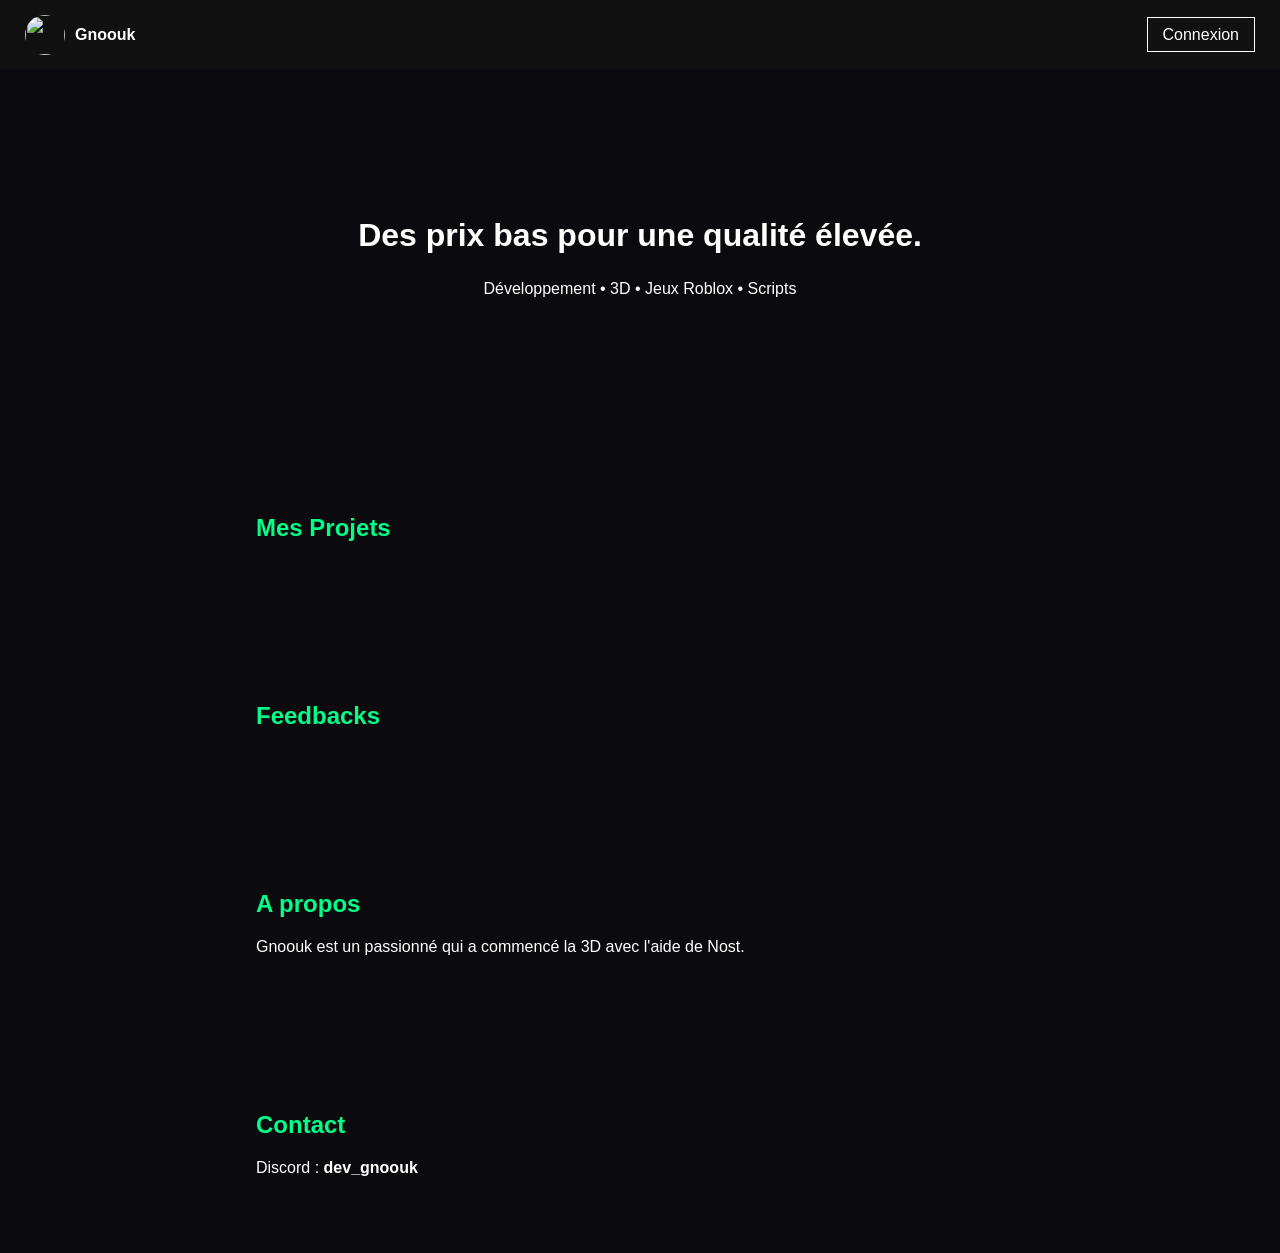
==== index.html @ abc72597 "Update index.html" ====
<!DOCTYPE html>
<html lang="fr">
<head>
<meta charset="UTF-8">
<title>Gnoouk Portfolio</title>
<link rel="stylesheet" href="style.css">
</head>

<body>

<!-- HEADER -->
<header>
  <div class="left">
    <img src="https://i.imgur.com/8Km9tLL.png" class="pfp">
    <span class="name">Gnoouk</span>
  </div>

  <div class="right">
    <a href="admin.html" class="login-btn">Connexion</a>
  </div>
</header>

<!-- HOME -->
<section id="home">
  <h1>Des prix bas pour une qualité élevée.</h1>
  <p>Développement • 3D • Jeux Roblox • Scripts</p>
</section>

<!-- PROJETS -->
<section>
  <h2>Mes Projets</h2>
  <div id="projects"></div>
</section>

<!-- FEEDBACKS -->
<section>
  <h2>Feedbacks</h2>
  <div id="feedbacks"></div>
</section>

<!-- ABOUT -->
<section>
  <h2>A propos</h2>
  <p>
    Gnoouk est un passionné qui a commencé la 3D avec l'aide de Nost.
  </p>
</section>

<!-- CONTACT -->
<section>
  <h2>Contact</h2>
  <p>Discord : <b>dev_gnoouk</b></p>
  <div id="socials"></div>
</section>

<script src="data.js"></script>
<script src="script.js"></script>

</body>
</html>
---- style.css ----
body{
margin:0;
font-family:Arial;
background:#0b0b0f;
color:white;
}

header{
display:flex;
justify-content:space-between;
align-items:center;
padding:15px 25px;
background:#111;
position:sticky;
top:0;
}

.left{
display:flex;
align-items:center;
gap:10px;
}

.pfp{
width:40px;
height:40px;
border-radius:50%;
}

.name{
font-weight:bold;
}

.login-btn{
color:white;
text-decoration:none;
padding:8px 15px;
border:1px solid white;
}

section{
padding:60px 20%;
}

h2{
color:#00ff88;
}

#home{
text-align:center;
padding:120px 20px;
}

#home h1{
font-size:32px;
}

.card{
background:#15151d;
padding:15px;
margin:10px 0;
border-left:3px solid #00ff88;
}
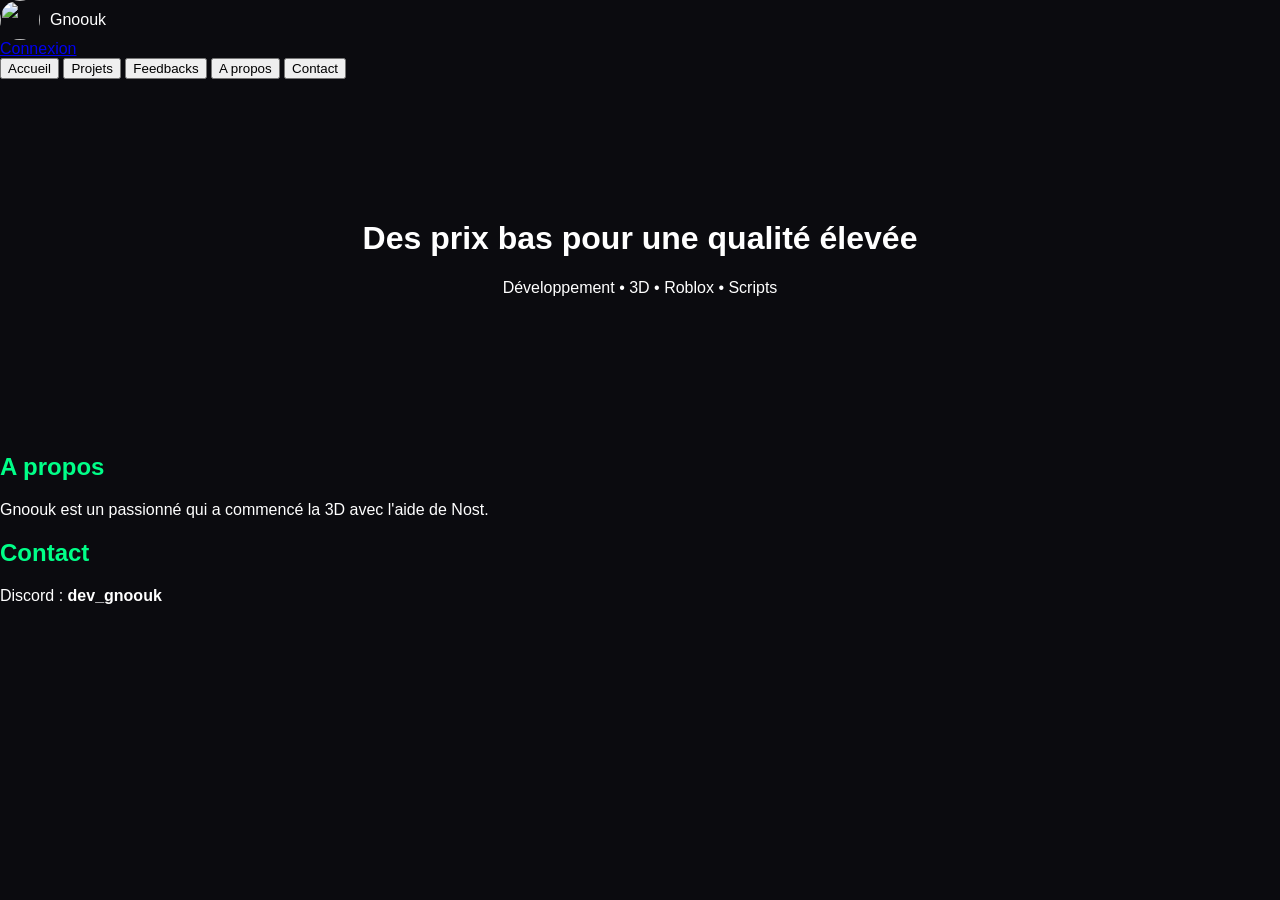
==== commit e0816300: "Update index.html" ====
--- a/index.html
+++ b/index.html
@@ -2,59 +2,63 @@
 <html lang="fr">
 <head>
 <meta charset="UTF-8">
-<title>Gnoouk Portfolio</title>
+<title>Gnoouk</title>
 <link rel="stylesheet" href="style.css">
 </head>
 
 <body>
 
-<!-- HEADER -->
-<header>
+<!-- TOP BAR -->
+<div class="topbar">
+
   <div class="left">
     <img src="https://i.imgur.com/8Km9tLL.png" class="pfp">
-    <span class="name">Gnoouk</span>
+    <span class="logo">Gnoouk</span>
   </div>
 
   <div class="right">
-    <a href="admin.html" class="login-btn">Connexion</a>
+    <a href="admin.html" class="btn small">Connexion</a>
   </div>
-</header>
 
-<!-- HOME -->
-<section id="home">
-  <h1>Des prix bas pour une qualité élevée.</h1>
-  <p>Développement • 3D • Jeux Roblox • Scripts</p>
-</section>
+</div>
 
-<!-- PROJETS -->
-<section>
-  <h2>Mes Projets</h2>
-  <div id="projects"></div>
-</section>
+<!-- NAV BUTTONS -->
+<div class="nav">
+  <button onclick="show('home')">Accueil</button>
+  <button onclick="show('projects')">Projets</button>
+  <button onclick="show('feedbacks')">Feedbacks</button>
+  <button onclick="show('about')">A propos</button>
+  <button onclick="show('contact')">Contact</button>
+</div>
 
-<!-- FEEDBACKS -->
-<section>
-  <h2>Feedbacks</h2>
-  <div id="feedbacks"></div>
-</section>
+<!-- CONTENT -->
+<div class="content">
 
-<!-- ABOUT -->
-<section>
-  <h2>A propos</h2>
-  <p>
-    Gnoouk est un passionné qui a commencé la 3D avec l'aide de Nost.
-  </p>
-</section>
+  <div id="home" class="page active">
+    <h1>Des prix bas pour une qualité élevée</h1>
+    <p>Développement • 3D • Roblox • Scripts</p>
+  </div>
 
-<!-- CONTACT -->
-<section>
-  <h2>Contact</h2>
-  <p>Discord : <b>dev_gnoouk</b></p>
-  <div id="socials"></div>
-</section>
+  <div id="projects" class="page"></div>
+
+  <div id="feedbacks" class="page"></div>
+
+  <div id="about" class="page">
+    <h2>A propos</h2>
+    <p>
+      Gnoouk est un passionné qui a commencé la 3D avec l'aide de Nost.
+    </p>
+  </div>
+
+  <div id="contact" class="page">
+    <h2>Contact</h2>
+    <p>Discord : <b>dev_gnoouk</b></p>
+  </div>
+
+</div>
 
 <script src="data.js"></script>
-<script src="script.js"></script>
+<script src="app.js"></script>
 
 </body>
 </html>
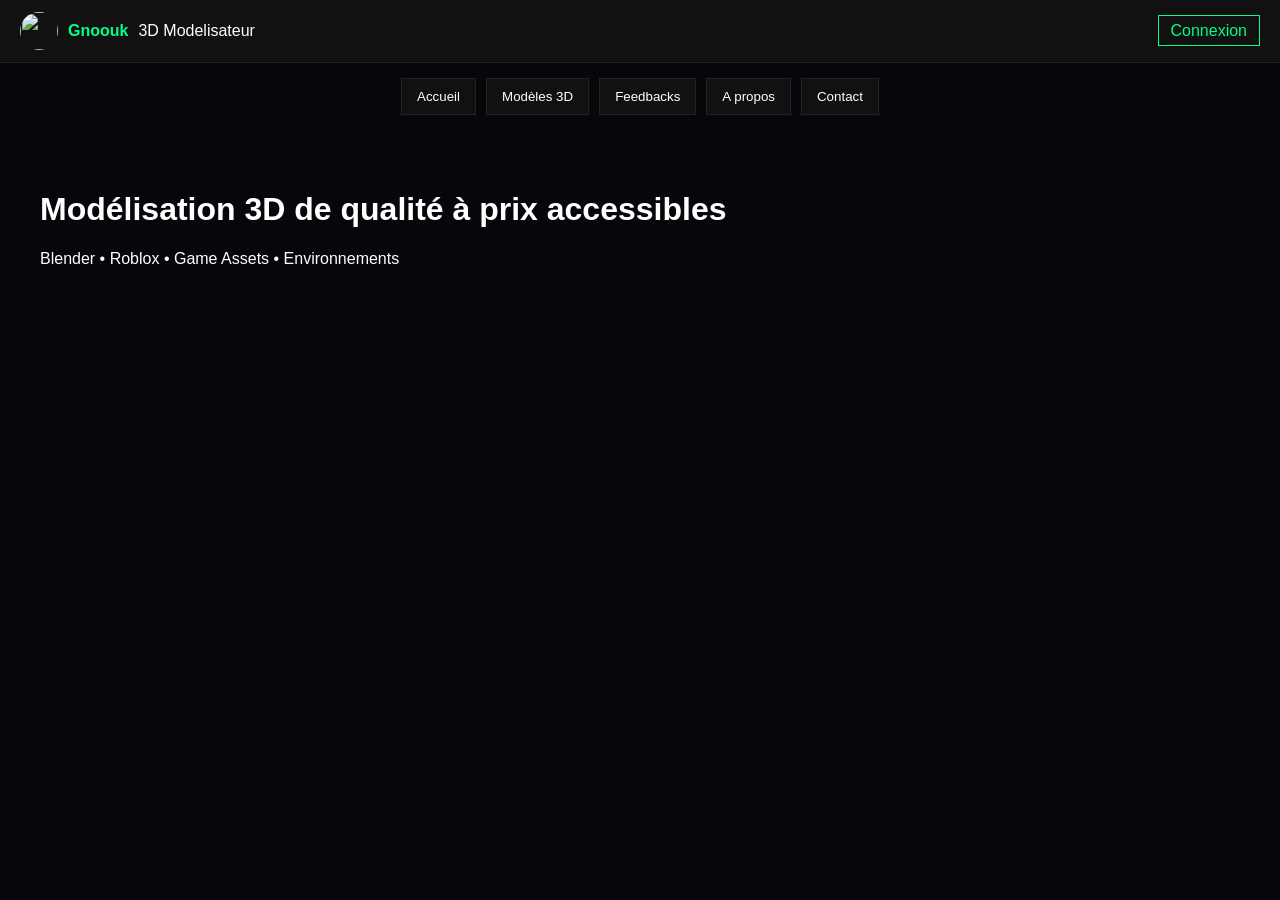
==== commit 55804f8e: "Update index.html" ====
--- a/index.html
+++ b/index.html
@@ -2,41 +2,37 @@
 <html lang="fr">
 <head>
 <meta charset="UTF-8">
-<title>Gnoouk</title>
+<title>Gnoouk - 3D Artist</title>
 <link rel="stylesheet" href="style.css">
 </head>
 
 <body>
 
-<!-- TOP BAR -->
 <div class="topbar">
-
   <div class="left">
     <img src="https://i.imgur.com/8Km9tLL.png" class="pfp">
     <span class="logo">Gnoouk</span>
+    <span class="tag">3D Modelisateur</span>
   </div>
 
   <div class="right">
     <a href="admin.html" class="btn small">Connexion</a>
   </div>
-
 </div>
 
-<!-- NAV BUTTONS -->
 <div class="nav">
   <button onclick="show('home')">Accueil</button>
-  <button onclick="show('projects')">Projets</button>
+  <button onclick="show('projects')">Modèles 3D</button>
   <button onclick="show('feedbacks')">Feedbacks</button>
   <button onclick="show('about')">A propos</button>
   <button onclick="show('contact')">Contact</button>
 </div>
 
-<!-- CONTENT -->
 <div class="content">
 
   <div id="home" class="page active">
-    <h1>Des prix bas pour une qualité élevée</h1>
-    <p>Développement • 3D • Roblox • Scripts</p>
+    <h1>Modélisation 3D de qualité à prix accessibles</h1>
+    <p>Blender • Roblox • Game Assets • Environnements</p>
   </div>
 
   <div id="projects" class="page"></div>
@@ -46,7 +42,8 @@
   <div id="about" class="page">
     <h2>A propos</h2>
     <p>
-      Gnoouk est un passionné qui a commencé la 3D avec l'aide de Nost.
+      Gnoouk est un modélisateur 3D passionné qui a commencé grâce à Nost.
+      Il crée des assets, environnements et modèles pour jeux vidéo.
     </p>
   </div>
 
@@ -59,6 +56,5 @@
 
 <script src="data.js"></script>
 <script src="app.js"></script>
-
 </body>
 </html>
--- a/style.css
+++ b/style.css
@@ -1,18 +1,18 @@
 body{
 margin:0;
 font-family:Arial;
-background:#0b0b0f;
+background:#07070b;
 color:white;
 }
 
-header{
+/* TOP BAR */
+.topbar{
 display:flex;
 justify-content:space-between;
 align-items:center;
-padding:15px 25px;
+padding:12px 20px;
 background:#111;
-position:sticky;
-top:0;
+border-bottom:1px solid #222;
 }
 
 .left{
@@ -22,41 +22,67 @@
 }
 
 .pfp{
-width:40px;
-height:40px;
+width:38px;
+height:38px;
 border-radius:50%;
 }
 
-.name{
+.logo{
 font-weight:bold;
-}
-
-.login-btn{
-color:white;
-text-decoration:none;
-padding:8px 15px;
-border:1px solid white;
-}
-
-section{
-padding:60px 20%;
-}
-
-h2{
 color:#00ff88;
 }
 
-#home{
-text-align:center;
-padding:120px 20px;
+.btn.small{
+padding:6px 12px;
+border:1px solid #00ff88;
+color:#00ff88;
+text-decoration:none;
 }
 
-#home h1{
-font-size:32px;
+/* NAV */
+.nav{
+display:flex;
+gap:10px;
+padding:15px;
+justify-content:center;
 }
 
+.nav button{
+background:#111;
+border:1px solid #222;
+color:white;
+padding:10px 15px;
+cursor:pointer;
+transition:0.2s;
+}
+
+.nav button:hover{
+border-color:#00ff88;
+color:#00ff88;
+}
+
+/* PAGES */
+.content{
+padding:40px;
+}
+
+.page{
+display:none;
+animation:fade 0.3s ease;
+}
+
+.page.active{
+display:block;
+}
+
+@keyframes fade{
+from{opacity:0; transform:translateY(10px);}
+to{opacity:1; transform:translateY(0);}
+}
+
+/* CARDS */
 .card{
-background:#15151d;
+background:#12121a;
 padding:15px;
 margin:10px 0;
 border-left:3px solid #00ff88;
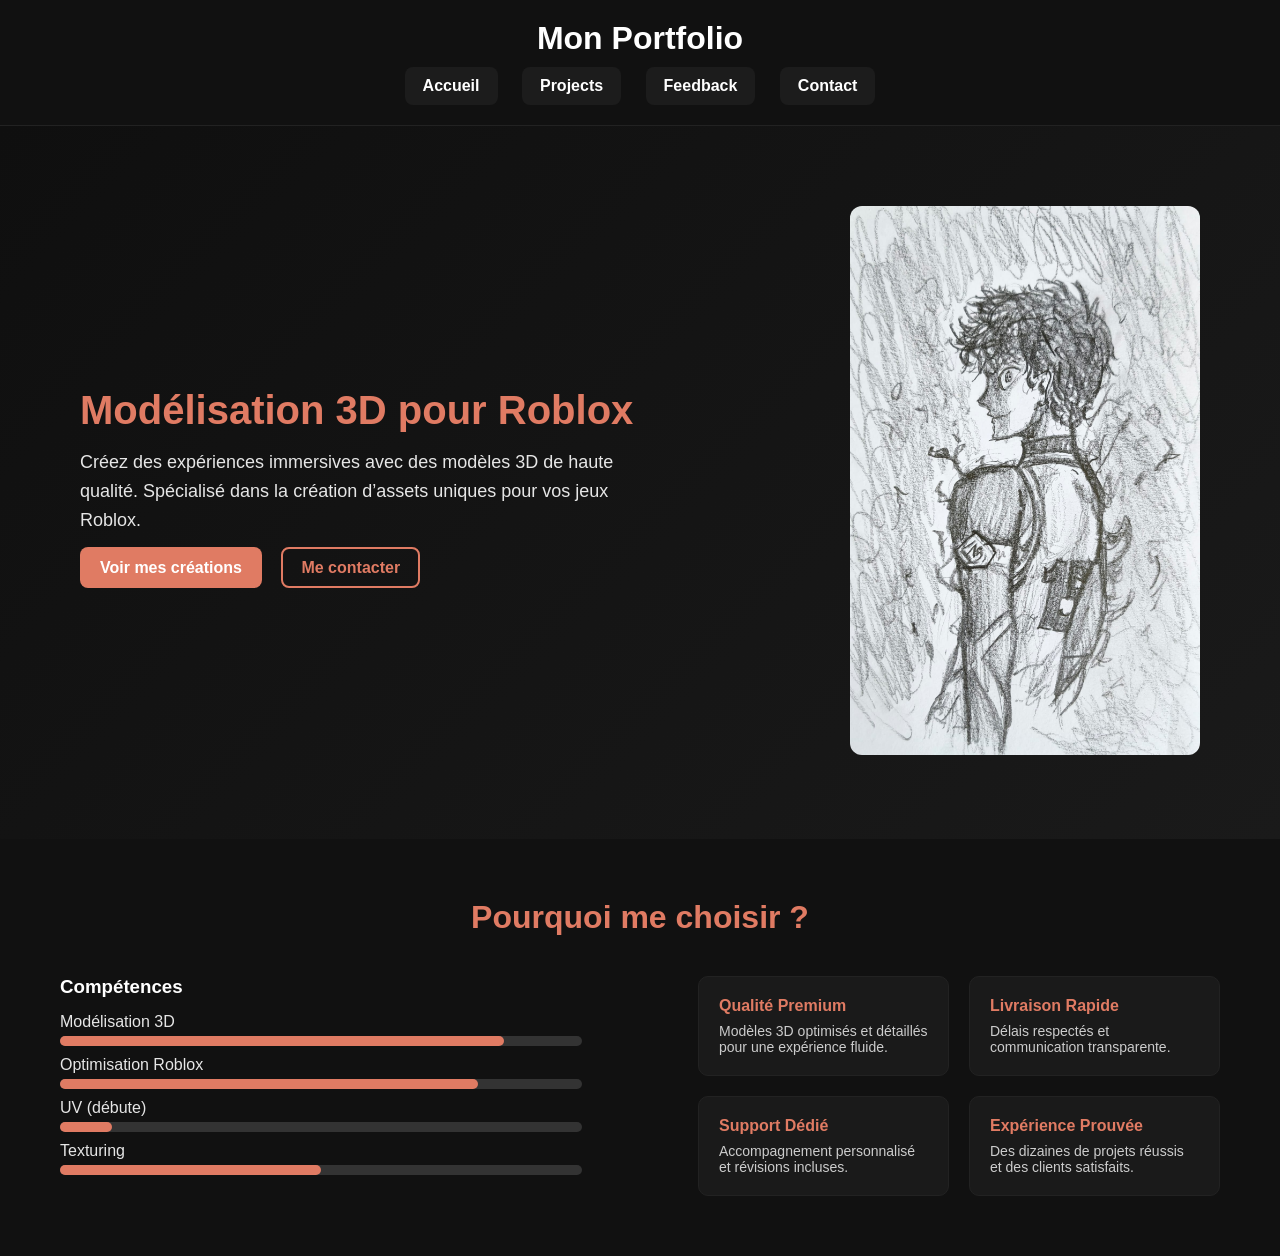
==== commit 894e7285: "Rename accueil.html to index.html" ====
--- a/index.html
+++ b/index.html
@@ -1,60 +1,88 @@
-<!DOCTYPE html>
-<html lang="fr">
-<head>
-<meta charset="UTF-8">
-<title>Gnoouk - 3D Artist</title>
-<link rel="stylesheet" href="style.css">
-</head>
-
-<body>
-
-<div class="topbar">
-  <div class="left">
-    <img src="https://i.imgur.com/8Km9tLL.png" class="pfp">
-    <span class="logo">Gnoouk</span>
-    <span class="tag">3D Modelisateur</span>
-  </div>
-
-  <div class="right">
-    <a href="admin.html" class="btn small">Connexion</a>
-  </div>
-</div>
-
-<div class="nav">
-  <button onclick="show('home')">Accueil</button>
-  <button onclick="show('projects')">Modèles 3D</button>
-  <button onclick="show('feedbacks')">Feedbacks</button>
-  <button onclick="show('about')">A propos</button>
-  <button onclick="show('contact')">Contact</button>
-</div>
-
-<div class="content">
-
-  <div id="home" class="page active">
-    <h1>Modélisation 3D de qualité à prix accessibles</h1>
-    <p>Blender • Roblox • Game Assets • Environnements</p>
-  </div>
-
-  <div id="projects" class="page"></div>
-
-  <div id="feedbacks" class="page"></div>
-
-  <div id="about" class="page">
-    <h2>A propos</h2>
-    <p>
-      Gnoouk est un modélisateur 3D passionné qui a commencé grâce à Nost.
-      Il crée des assets, environnements et modèles pour jeux vidéo.
-    </p>
-  </div>
-
-  <div id="contact" class="page">
-    <h2>Contact</h2>
-    <p>Discord : <b>dev_gnoouk</b></p>
-  </div>
-
-</div>
-
-<script src="data.js"></script>
-<script src="app.js"></script>
-</body>
-</html>
+<!DOCTYPE html>
+<html lang="fr">
+<head>
+    <meta charset="UTF-8">
+    <meta name="viewport" content="width=device-width, initial-scale=1.0">
+    <title>Accueil - Portfolio</title>
+    <link rel="stylesheet" href="style.css">
+</head>
+
+<body>
+
+<header>
+    <h1>Mon Portfolio</h1>
+    <nav>
+        <a href="accueil.html">Accueil</a>
+        <a href="projects.html">Projects</a>
+        <a href="feedback.html">Feedback</a>
+        <a href="contact.html">Contact</a>
+    </nav>
+</header>
+
+<section class="hero">
+    <div class="hero-text">
+        <h2>Modélisation 3D pour Roblox</h2>
+        <p>
+            Créez des expériences immersives avec des modèles 3D de haute qualité.  
+            Spécialisé dans la création d’assets uniques pour vos jeux Roblox.
+        </p>
+
+        <div class="hero-buttons">
+            <a class="btn" href="projects.html">Voir mes créations</a>
+            <a class="btn-outline" href="contact.html">Me contacter</a>
+        </div>
+    </div>
+
+    <div class="hero-img">
+        <img src="Gnoouk.jpeg" alt="Avatar 3D">
+    </div>
+</section>
+
+<section class="skills-section">
+    <h2>Pourquoi me choisir ?</h2>
+
+    <div class="skills-container">
+
+        <div class="skills">
+            <h3>Compétences</h3>
+
+            <p>Modélisation 3D</p>
+            <div class="bar"><div style="width:85%"></div></div>
+
+            <p>Optimisation Roblox</p>
+            <div class="bar"><div style="width:80%"></div></div>
+
+            <p>UV (débute)</p>
+            <div class="bar"><div style="width:10%"></div></div>
+
+            <p>Texturing</p>
+            <div class="bar"><div style="width:50%"></div></div>
+        </div>
+
+        <div class="features">
+            <div class="feature-box">
+                <h4>Qualité Premium</h4>
+                <p>Modèles 3D optimisés et détaillés pour une expérience fluide.</p>
+            </div>
+
+            <div class="feature-box">
+                <h4>Livraison Rapide</h4>
+                <p>Délais respectés et communication transparente.</p>
+            </div>
+
+            <div class="feature-box">
+                <h4>Support Dédié</h4>
+                <p>Accompagnement personnalisé et révisions incluses.</p>
+            </div>
+
+            <div class="feature-box">
+                <h4>Expérience Prouvée</h4>
+                <p>Des dizaines de projets réussis et des clients satisfaits.</p>
+            </div>
+        </div>
+
+    </div>
+</section>
+
+</body>
+</html>
--- a/style.css
+++ b/style.css
@@ -1,89 +1,531 @@
-body{
-margin:0;
-font-family:Arial;
-background:#07070b;
-color:white;
-}
-
-/* TOP BAR */
-.topbar{
-display:flex;
-justify-content:space-between;
-align-items:center;
-padding:12px 20px;
-background:#111;
-border-bottom:1px solid #222;
-}
-
-.left{
-display:flex;
-align-items:center;
-gap:10px;
-}
-
-.pfp{
-width:38px;
-height:38px;
-border-radius:50%;
-}
-
-.logo{
-font-weight:bold;
-color:#00ff88;
-}
-
-.btn.small{
-padding:6px 12px;
-border:1px solid #00ff88;
-color:#00ff88;
-text-decoration:none;
-}
-
-/* NAV */
-.nav{
-display:flex;
-gap:10px;
-padding:15px;
-justify-content:center;
-}
-
-.nav button{
-background:#111;
-border:1px solid #222;
-color:white;
-padding:10px 15px;
-cursor:pointer;
-transition:0.2s;
-}
-
-.nav button:hover{
-border-color:#00ff88;
-color:#00ff88;
-}
-
-/* PAGES */
-.content{
-padding:40px;
-}
-
-.page{
-display:none;
-animation:fade 0.3s ease;
-}
-
-.page.active{
-display:block;
-}
-
-@keyframes fade{
-from{opacity:0; transform:translateY(10px);}
-to{opacity:1; transform:translateY(0);}
-}
-
-/* CARDS */
-.card{
-background:#12121a;
-padding:15px;
-margin:10px 0;
-border-left:3px solid #00ff88;
-}
+/* --- RESET GLOBAL --- */
+* {
+    margin: 0;
+    padding: 0;
+    box-sizing: border-box;
+}
+
+body {
+    font-family: Arial, sans-serif;
+    background: #0f0f0f;
+    color: #e6e6e6;
+}
+
+/* --- HEADER / NAVBAR --- */
+header {
+    background: #111;
+    padding: 20px;
+    text-align: center;
+    border-bottom: 1px solid #222;
+}
+
+header h1 {
+    color: #ffffff;
+    margin-bottom: 10px;
+    font-size: 32px;
+}
+
+nav a {
+    background: #1c1c1c;
+    color: white;
+    padding: 10px 18px;
+    border-radius: 8px;
+    text-decoration: none;
+    margin: 0 10px;
+    font-weight: bold;
+    transition: 0.2s;
+    display: inline-block;
+}
+
+nav a:hover {
+    background: #e07b63;
+    transform: translateY(-2px);
+}
+
+/* --- HERO (ACCUEIL) --- */
+.hero {
+    display: flex;
+    justify-content: space-between;
+    align-items: center;
+    padding: 80px;
+    background: linear-gradient(135deg, #0f0f0f, #1a1a1a);
+}
+
+.hero-text {
+    max-width: 50%;
+}
+
+.hero-text h2 {
+    font-size: 40px;
+    color: #e07b63;
+}
+
+.hero-text p {
+    font-size: 18px;
+    margin-top: 15px;
+    line-height: 1.6;
+}
+
+.hero-buttons {
+    margin-top: 25px;
+}
+
+.btn {
+    background: #e07b63;
+    padding: 12px 20px;
+    border-radius: 8px;
+    color: white;
+    text-decoration: none;
+    margin-right: 15px;
+    font-weight: bold;
+    transition: 0.2s;
+}
+
+.btn:hover {
+    background: #b35f4b;
+}
+
+.btn-outline {
+    border: 2px solid #e07b63;
+    padding: 10px 18px;
+    border-radius: 8px;
+    color: #e07b63;
+    text-decoration: none;
+    font-weight: bold;
+    transition: 0.2s;
+}
+
+.btn-outline:hover {
+    background: #e07b63;
+    color: white;
+}
+
+.hero-img img {
+    width: 350px;
+    border-radius: 12px;
+}
+
+/* --- SECTION COMPÉTENCES (ACCUEIL) --- */
+.skills-section {
+    padding: 60px;
+    background: #111;
+}
+
+.skills-section h2 {
+    text-align: center;
+    color: #e07b63;
+    margin-bottom: 40px;
+    font-size: 32px;
+}
+
+.skills-container {
+    display: flex;
+    justify-content: space-between;
+    gap: 40px;
+    flex-wrap: wrap;
+}
+
+.skills {
+    width: 45%;
+    min-width: 280px;
+}
+
+.skills h3 {
+    margin-bottom: 15px;
+    color: #ffffff;
+}
+
+.skills p {
+    margin: 10px 0 5px;
+}
+
+.bar {
+    width: 100%;
+    height: 10px;
+    background: #333;
+    border-radius: 5px;
+}
+
+.bar div {
+    height: 100%;
+    background: #e07b63;
+    border-radius: 5px;
+}
+
+/* Features */
+.features {
+    width: 45%;
+    min-width: 280px;
+    display: grid;
+    grid-template-columns: 1fr 1fr;
+    gap: 20px;
+}
+
+.feature-box {
+    background: #1a1a1a;
+    padding: 20px;
+    border-radius: 10px;
+    border: 1px solid #222;
+    transition: 0.2s;
+}
+
+.feature-box:hover {
+    transform: translateY(-4px);
+    border-color: #e07b63;
+}
+
+.feature-box h4 {
+    color: #e07b63;
+    margin-bottom: 8px;
+}
+
+.feature-box p {
+    color: #ccc;
+    font-size: 14px;
+}
+
+/* --- PROJECTS PAGE --- */
+.projects-header {
+    text-align: center;
+    padding: 60px 20px;
+    background: #0f0f0f;
+}
+
+.projects-header h2 {
+    color: #e07b63;
+    font-size: 36px;
+}
+
+.projects-header p {
+    margin-top: 10px;
+    color: #ccc;
+    font-size: 18px;
+}
+
+.btn-3d {
+    margin-top: 20px;
+    background: #e07b63;
+    color: white;
+    padding: 12px 25px;
+    border: none;
+    border-radius: 8px;
+    font-size: 16px;
+    cursor: pointer;
+    transition: 0.2s;
+}
+
+.btn-3d:hover {
+    background: #b35f4b;
+}
+
+/* Categories */
+.categories {
+    margin-top: 30px;
+}
+
+.cat {
+    background: #1a1a1a;
+    color: #ccc;
+    padding: 10px 18px;
+    border-radius: 6px;
+    border: 1px solid #333;
+    margin: 0 5px;
+    cursor: pointer;
+    transition: 0.2s;
+}
+
+.cat:hover {
+    border-color: #e07b63;
+    color: #e07b63;
+}
+
+.cat.active {
+    background: #e07b63;
+    color: white;
+}
+
+/* Grid (légèrement resserrée) */
+.projects-grid {
+    display: grid;
+    grid-template-columns: repeat(auto-fill, minmax(240px, 1fr));
+    gap: 18px;
+    padding: 30px;
+    background: #111;
+}
+
+/* Cards */
+.project-card {
+    background: #1a1a1a;
+    padding: 18px;
+    border-radius: 12px;
+    border: 1px solid #222;
+    transition: 0.2s;
+    width: 100%;
+    max-width: 220px;       /* un peu plus petit qu’avant */
+    overflow: hidden;
+    margin: auto;
+}
+
+.project-card:hover {
+    transform: translateY(-5px);
+    border-color: #e07b63;
+}
+
+/* IMAGES PROJETS */
+.project-card img {
+    width: 100%;
+    max-width: 100%;
+    height: 150px;
+    object-fit: cover;
+    object-position: center;
+    display: block;
+    width: 100%;
+    max-width: 240px;
+    overflow: hidden;
+}
+
+
+.project-card h3 {
+    margin-top: 12px;
+    color: #e07b63;
+    font-size: 18px;
+}
+
+.project-card p {
+    color: #ccc;
+    margin-top: 5px;
+    font-size: 14px;
+}
+
+.tag {
+    display: inline-block;
+    margin-top: 8px;
+    background: #e07b63;
+    color: white;
+    padding: 5px 10px;
+    border-radius: 6px;
+    font-size: 13px;
+}
+
+/* --- FEEDBACK PAGE --- */
+.feedback-header {
+    text-align: center;
+    padding: 60px 20px;
+    background: #0f0f0f;
+}
+
+.feedback-header h2 {
+    color: #e07b63;
+    font-size: 36px;
+}
+
+.feedback-header p {
+    margin-top: 10px;
+    color: #ccc;
+    font-size: 18px;
+}
+
+/* Feedback petit + centré */
+.feedback-grid {
+    display: flex;
+    justify-content: center;
+    align-items: flex-start;
+    flex-wrap: wrap;
+    gap: 25px;
+    padding: 40px;
+    background: #111;
+}
+
+.feedback-card {
+    width: 280px;
+    background: #1a1a1a;
+    padding: 20px;
+    border-radius: 12px;
+    border: 1px solid #222;
+    transition: 0.2s;
+    text-align: center;
+}
+
+.feedback-card:hover {
+    transform: translateY(-5px);
+    border-color: #e07b63;
+}
+
+.feedback-card h3 {
+    font-size: 20px;
+    color: #e07b63;
+    margin-bottom: 10px;
+}
+
+.feedback-card p {
+    font-size: 15px;
+    color: #ccc;
+}
+
+.client {
+    margin-top: 10px;
+    color: #888;
+    font-style: italic;
+}
+
+/* --- CONTACT PAGE --- */
+.contact-header {
+    text-align: center;
+    padding: 60px 20px;
+    background: #0f0f0f;
+}
+
+.contact-header h2 {
+    color: #e07b63;
+    font-size: 36px;
+}
+
+.contact-header p {
+    margin-top: 10px;
+    color: #ccc;
+    font-size: 18px;
+}
+
+.contact-container {
+    display: flex;
+    justify-content: center;
+    gap: 40px;
+    padding: 50px;
+    background: #111;
+    flex-wrap: wrap;
+}
+
+.contact-box {
+    background: #1a1a1a;
+    padding: 25px;
+    border-radius: 12px;
+    border: 1px solid #222;
+    width: 300px;
+    transition: 0.2s;
+}
+
+.contact-box:hover {
+    transform: translateY(-5px);
+    border-color: #e07b63;
+}
+
+.contact-box h3 {
+    color: #e07b63;
+    margin-bottom: 15px;
+}
+
+.contact-box p {
+    color: #ccc;
+    margin: 8px 0;
+}
+
+.contact-final {
+    text-align: center;
+    padding: 60px 20px;
+    background: #0f0f0f;
+}
+
+.contact-final h3 {
+    color: #e07b63;
+    font-size: 28px;
+}
+
+.contact-final p {
+    color: #ccc;
+    margin-top: 10px;
+    font-size: 18px;
+    max-width: 700px;
+    margin-left: auto;
+    margin-right: auto;
+}
+
+.discord-btn {
+    display: inline-block;
+    margin-top: 25px;
+    background: #5865F2;
+    color: white;
+    padding: 12px 25px;
+    border-radius: 8px;
+    text-decoration: none;
+    font-weight: bold;
+    transition: 0.2s;
+}
+
+.discord-btn:hover {
+    background: #4752C4;
+}
+
+/* ====== FEEDBACK STYLE NOST ====== */
+
+.feedback-users {
+    padding: 40px;
+    background: #111;
+    display: flex;
+    flex-direction: column;
+    gap: 40px;
+}
+
+.user-block {
+    background: #1a1a1a;
+    border: 1px solid #222;
+    padding: 25px;
+    border-radius: 12px;
+}
+
+.user-info {
+    display: flex;
+    align-items: center;
+    gap: 15px;
+    margin-bottom: 20px;
+}
+
+.user-pfp {
+    width: 60px;
+    height: 60px;
+    border-radius: 50%;
+    object-fit: cover;
+}
+
+.user-info h3 {
+    color: #e07b63;
+    margin: 0;
+}
+
+.user-tag {
+    color: #ccc;
+    font-size: 14px;
+}
+
+.yt-badge {
+    display: inline-block;
+    background: #ff0000;
+    color: white;
+    padding: 4px 10px;
+    border-radius: 6px;
+    font-size: 13px;
+    text-decoration: none;
+    margin-top: 4px;
+}
+
+.user-reviews {
+    display: flex;
+    flex-direction: column;
+    gap: 15px;
+}
+
+.review-card {
+    background: #141414;
+    border: 1px solid #222;
+    padding: 15px;
+    border-radius: 8px;
+}
+
+.review-card h4 {
+    color: #e07b63;
+    margin-bottom: 6px;
+}
+
+.review-card p {
+    color: #ccc;
+    font-size: 15px;
+}
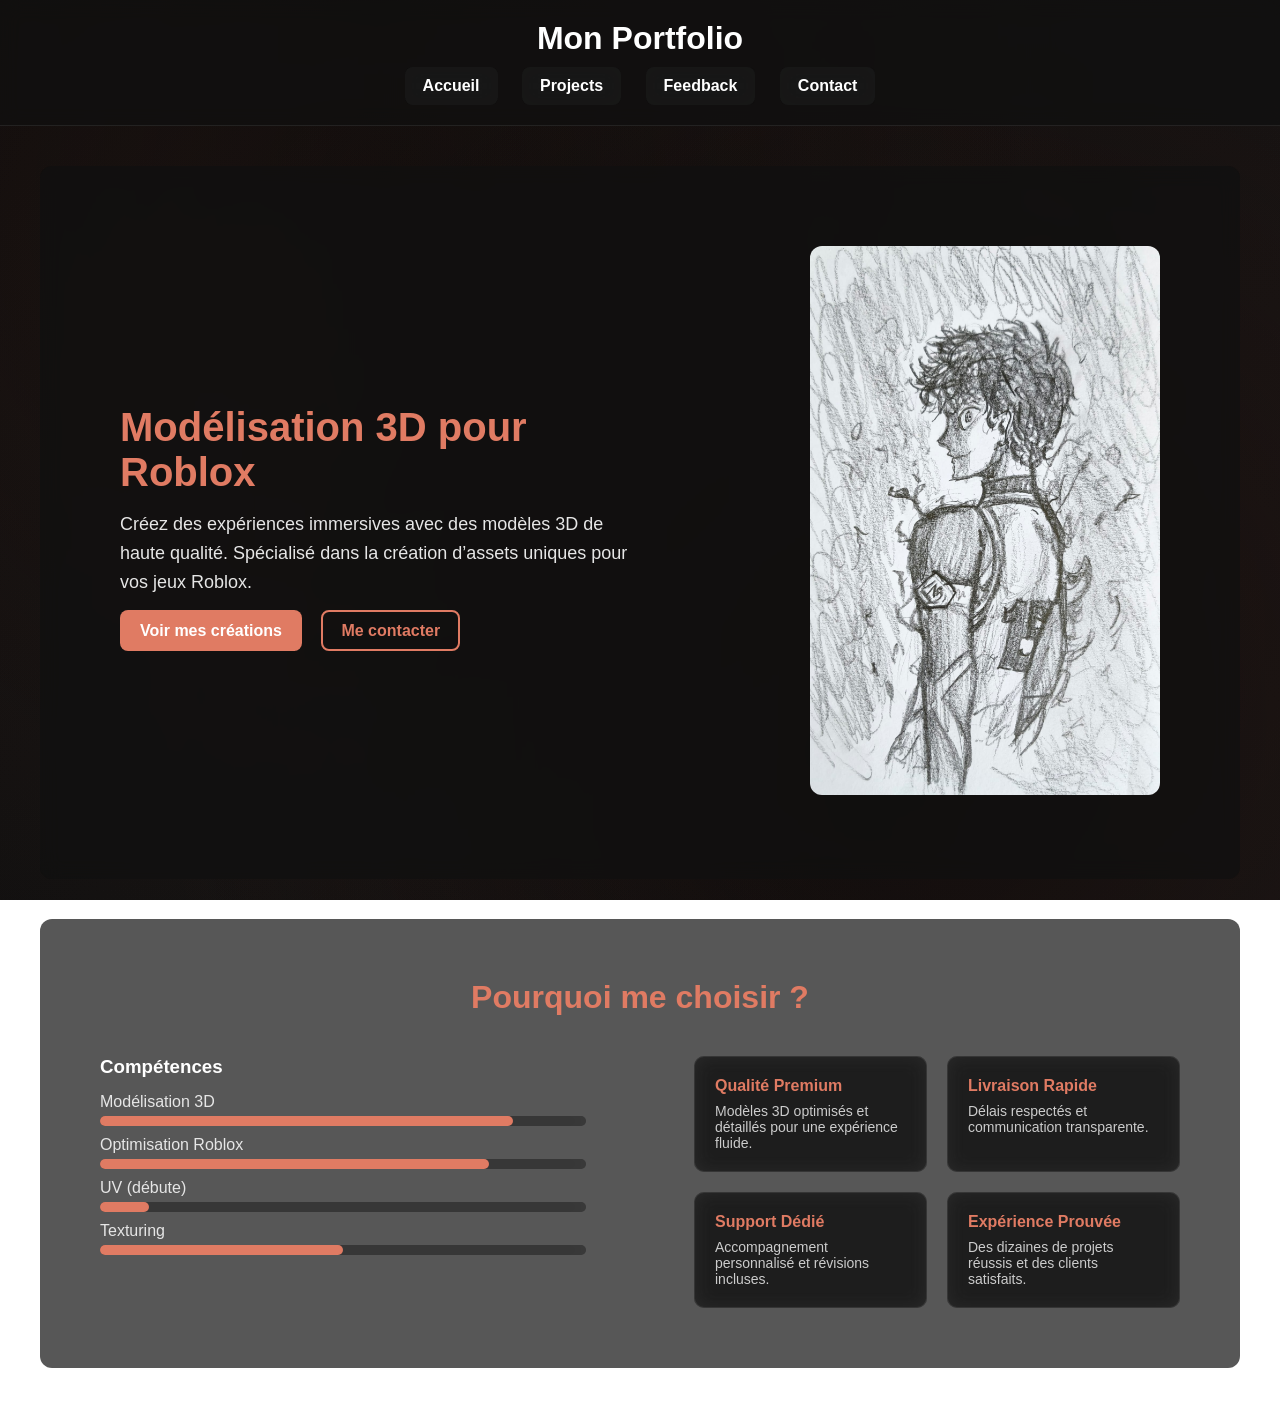
==== commit 73489ace: "Update index.html" ====
--- a/index.html
+++ b/index.html
@@ -12,10 +12,11 @@
 <header>
     <h1>Mon Portfolio</h1>
     <nav>
-        <a href="accueil.html">Accueil</a>
-        <a href="projects.html">Projects</a>
-        <a href="feedback.html">Feedback</a>
-        <a href="contact.html">Contact</a>
+        <a href="/index">Accueil</a>
+        <a href="/projects">Projects</a>
+        <a href="/feedback">Feedback</a>
+        <a href="/contact">Contact</a>
+
     </nav>
 </header>
 
--- a/style.css
+++ b/style.css
@@ -7,16 +7,27 @@
 
 body {
     font-family: Arial, sans-serif;
-    background: #0f0f0f;
     color: #e6e6e6;
+
+    background:
+        radial-gradient(circle at 30% 20%, rgba(0,0,0,0.35), transparent 60%),
+        radial-gradient(circle at 70% 80%, rgba(0,0,0,0.45), transparent 65%),
+        radial-gradient(circle at 50% 50%, rgba(20,20,20,0.35), transparent 70%),
+        radial-gradient(circle at 20% 30%, rgba(224,123,99,0.10), transparent 70%),
+        radial-gradient(circle at 80% 70%, rgba(255,90,60,0.08), transparent 75%),
+        linear-gradient(135deg, #0a0a0a, #151515);
+
+    background-attachment: fixed;
+    background-size: cover;
 }
 
 /* --- HEADER / NAVBAR --- */
 header {
-    background: #111;
+    background: rgba(17,17,17,0.70);
+    backdrop-filter: blur(10px);
     padding: 20px;
     text-align: center;
-    border-bottom: 1px solid #222;
+    border-bottom: 1px solid rgba(255,255,255,0.08);
 }
 
 header h1 {
@@ -26,7 +37,8 @@
 }
 
 nav a {
-    background: #1c1c1c;
+    background: rgba(28,28,28,0.70);
+    backdrop-filter: blur(10px);
     color: white;
     padding: 10px 18px;
     border-radius: 8px;
@@ -48,7 +60,10 @@
     justify-content: space-between;
     align-items: center;
     padding: 80px;
-    background: linear-gradient(135deg, #0f0f0f, #1a1a1a);
+    background: rgba(17,17,17,0.70);
+    backdrop-filter: blur(10px);
+    border-radius: 12px;
+    margin: 40px;
 }
 
 .hero-text {
@@ -104,11 +119,13 @@
     width: 350px;
     border-radius: 12px;
 }
-
 /* --- SECTION COMPÉTENCES (ACCUEIL) --- */
 .skills-section {
     padding: 60px;
-    background: #111;
+    background: rgba(17,17,17,0.70);
+    backdrop-filter: blur(10px);
+    border-radius: 12px;
+    margin: 40px;
 }
 
 .skills-section h2 {
@@ -142,8 +159,9 @@
 .bar {
     width: 100%;
     height: 10px;
-    background: #333;
+    background: rgba(51,51,51,0.70);
     border-radius: 5px;
+    backdrop-filter: blur(10px);
 }
 
 .bar div {
@@ -162,10 +180,11 @@
 }
 
 .feature-box {
-    background: #1a1a1a;
+    background: rgba(26,26,26,0.70);
+    backdrop-filter: blur(10px);
     padding: 20px;
     border-radius: 10px;
-    border: 1px solid #222;
+    border: 1px solid rgba(255,255,255,0.08);
     transition: 0.2s;
 }
 
@@ -188,7 +207,10 @@
 .projects-header {
     text-align: center;
     padding: 60px 20px;
-    background: #0f0f0f;
+    background: rgba(17,17,17,0.70);
+    backdrop-filter: blur(10px);
+    border-radius: 12px;
+    margin: 40px;
 }
 
 .projects-header h2 {
@@ -224,11 +246,12 @@
 }
 
 .cat {
-    background: #1a1a1a;
+    background: rgba(26,26,26,0.70);
+    backdrop-filter: blur(10px);
     color: #ccc;
     padding: 10px 18px;
     border-radius: 6px;
-    border: 1px solid #333;
+    border: 1px solid rgba(255,255,255,0.08);
     margin: 0 5px;
     cursor: pointer;
     transition: 0.2s;
@@ -250,18 +273,22 @@
     grid-template-columns: repeat(auto-fill, minmax(240px, 1fr));
     gap: 18px;
     padding: 30px;
-    background: #111;
+    background: rgba(17,17,17,0.70);
+    backdrop-filter: blur(10px);
+    border-radius: 12px;
+    margin: 40px;
 }
 
 /* Cards */
 .project-card {
-    background: #1a1a1a;
+    background: rgba(26,26,26,0.70);
+    backdrop-filter: blur(10px);
     padding: 18px;
     border-radius: 12px;
-    border: 1px solid #222;
+    border: 1px solid rgba(255,255,255,0.08);
     transition: 0.2s;
     width: 100%;
-    max-width: 220px;       /* un peu plus petit qu’avant */
+    max-width: 220px;
     overflow: hidden;
     margin: auto;
 }
@@ -279,11 +306,8 @@
     object-fit: cover;
     object-position: center;
     display: block;
-    width: 100%;
-    max-width: 240px;
     overflow: hidden;
 }
-
 
 .project-card h3 {
     margin-top: 12px;
@@ -306,12 +330,14 @@
     border-radius: 6px;
     font-size: 13px;
 }
-
 /* --- FEEDBACK PAGE --- */
 .feedback-header {
     text-align: center;
     padding: 60px 20px;
-    background: #0f0f0f;
+    background: rgba(17,17,17,0.70);
+    backdrop-filter: blur(10px);
+    border-radius: 12px;
+    margin: 40px;
 }
 
 .feedback-header h2 {
@@ -333,15 +359,19 @@
     flex-wrap: wrap;
     gap: 25px;
     padding: 40px;
-    background: #111;
+    background: rgba(17,17,17,0.70);
+    backdrop-filter: blur(10px);
+    border-radius: 12px;
+    margin: 40px;
 }
 
 .feedback-card {
     width: 280px;
-    background: #1a1a1a;
+    background: rgba(26,26,26,0.70);
+    backdrop-filter: blur(10px);
     padding: 20px;
     border-radius: 12px;
-    border: 1px solid #222;
+    border: 1px solid rgba(255,255,255,0.08);
     transition: 0.2s;
     text-align: center;
 }
@@ -372,7 +402,10 @@
 .contact-header {
     text-align: center;
     padding: 60px 20px;
-    background: #0f0f0f;
+    background: rgba(17,17,17,0.70);
+    backdrop-filter: blur(10px);
+    border-radius: 12px;
+    margin: 40px;
 }
 
 .contact-header h2 {
@@ -391,15 +424,19 @@
     justify-content: center;
     gap: 40px;
     padding: 50px;
-    background: #111;
+    background: rgba(17,17,17,0.70);
+    backdrop-filter: blur(10px);
+    border-radius: 12px;
+    margin: 40px;
     flex-wrap: wrap;
 }
 
 .contact-box {
-    background: #1a1a1a;
+    background: rgba(26,26,26,0.70);
+    backdrop-filter: blur(10px);
     padding: 25px;
     border-radius: 12px;
-    border: 1px solid #222;
+    border: 1px solid rgba(255,255,255,0.08);
     width: 300px;
     transition: 0.2s;
 }
@@ -422,7 +459,10 @@
 .contact-final {
     text-align: center;
     padding: 60px 20px;
-    background: #0f0f0f;
+    background: rgba(17,17,17,0.70);
+    backdrop-filter: blur(10px);
+    border-radius: 12px;
+    margin: 40px;
 }
 
 .contact-final h3 {
@@ -459,15 +499,19 @@
 
 .feedback-users {
     padding: 40px;
-    background: #111;
+    background: rgba(17,17,17,0.70);
+    backdrop-filter: blur(10px);
+    border-radius: 12px;
+    margin: 40px;
     display: flex;
     flex-direction: column;
     gap: 40px;
 }
 
 .user-block {
-    background: #1a1a1a;
-    border: 1px solid #222;
+    background: rgba(26,26,26,0.70);
+    backdrop-filter: blur(10px);
+    border: 1px solid rgba(255,255,255,0.08);
     padding: 25px;
     border-radius: 12px;
 }
@@ -514,8 +558,9 @@
 }
 
 .review-card {
-    background: #141414;
-    border: 1px solid #222;
+    background: rgba(20,20,20,0.70);
+    backdrop-filter: blur(10px);
+    border: 1px solid rgba(255,255,255,0.08);
     padding: 15px;
     border-radius: 8px;
 }
@@ -529,3 +574,187 @@
     color: #ccc;
     font-size: 15px;
 }
+/* ====== MOBILE (max 600px) ====== */
+
+@media (max-width: 600px) {
+    .projects-grid {
+        grid-template-columns: 1fr !important;
+        padding: 10px !important;
+        gap: 12px !important;
+    }
+
+    .project-card {
+        max-width: 100% !important;
+        width: 100% !important;
+    }
+
+    .project-card img {
+        height: 180px !important;
+    }
+}
+
+@media (max-width: 600px) {
+    .categories {
+        display: flex;
+        overflow-x: auto;
+        gap: 10px;
+        padding-bottom: 10px;
+    }
+
+    .cat {
+        flex-shrink: 0;
+        font-size: 14px;
+        padding: 8px 12px;
+    }
+}
+
+@media (max-width: 600px) {
+    .user-block {
+        padding: 15px;
+    }
+
+    .user-info {
+        flex-direction: row;
+        align-items: center;
+    }
+
+    .user-pfp {
+        width: 50px;
+        height: 50px;
+    }
+
+    .review-card {
+        padding: 12px;
+    }
+}
+
+@media (max-width: 600px) {
+    nav a {
+        padding: 8px 12px;
+        margin: 0 5px;
+        font-size: 14px;
+    }
+
+    header h1 {
+        font-size: 24px;
+    }
+}
+
+@media (max-width: 600px) {
+    nav {
+        display: flex;
+        flex-wrap: wrap;
+        justify-content: center;
+        gap: 8px;
+        padding: 10px 0;
+    }
+
+    nav a {
+        padding: 8px 12px;
+        font-size: 14px;
+        margin: 0;
+    }
+
+    header h1 {
+        font-size: 24px;
+    }
+}
+
+@media (max-width: 600px) {
+    .hero {
+        flex-direction: column;
+        text-align: center;
+        padding: 40px 20px;
+        gap: 20px;
+        margin: 20px !important;
+    }
+
+    .hero-text {
+        max-width: 100%;
+    }
+
+    .hero-text h2 {
+        font-size: 26px;
+    }
+
+    .hero-text p {
+        font-size: 15px;
+    }
+
+    .hero-img img {
+        width: 80%;
+        max-width: 260px;
+        border-radius: 10px;
+    }
+
+    .hero-buttons {
+        display: flex;
+        flex-direction: column;
+        gap: 10px;
+    }
+
+    .btn, .btn-outline {
+        width: 100%;
+        text-align: center;
+    }
+}
+
+/* ====== TABLETTE (600px → 1024px) ====== */
+
+@media (min-width: 600px) and (max-width: 1024px) {
+
+    nav {
+        display: flex;
+        justify-content: center;
+        gap: 12px;
+        flex-wrap: wrap;
+    }
+
+    nav a {
+        padding: 10px 16px;
+        font-size: 16px;
+    }
+
+    .hero {
+        padding: 60px 40px;
+        gap: 30px;
+        margin: 30px;
+    }
+
+    .hero-text {
+        max-width: 60%;
+    }
+
+    .hero-text h2 {
+        font-size: 32px;
+    }
+
+    .hero-text p {
+        font-size: 17px;
+    }
+
+    .hero-img img {
+        width: 300px;
+        max-width: 100%;
+    }
+
+    .projects-grid {
+        grid-template-columns: repeat(auto-fit, minmax(260px, 1fr));
+        gap: 20px;
+        padding: 20px 40px;
+        margin: 30px;
+    }
+
+    .project-card {
+        max-width: 260px;
+        margin: auto;
+    }
+
+    .user-block {
+        padding: 20px;
+    }
+
+    .review-card {
+        padding: 14px;
+    }
+}
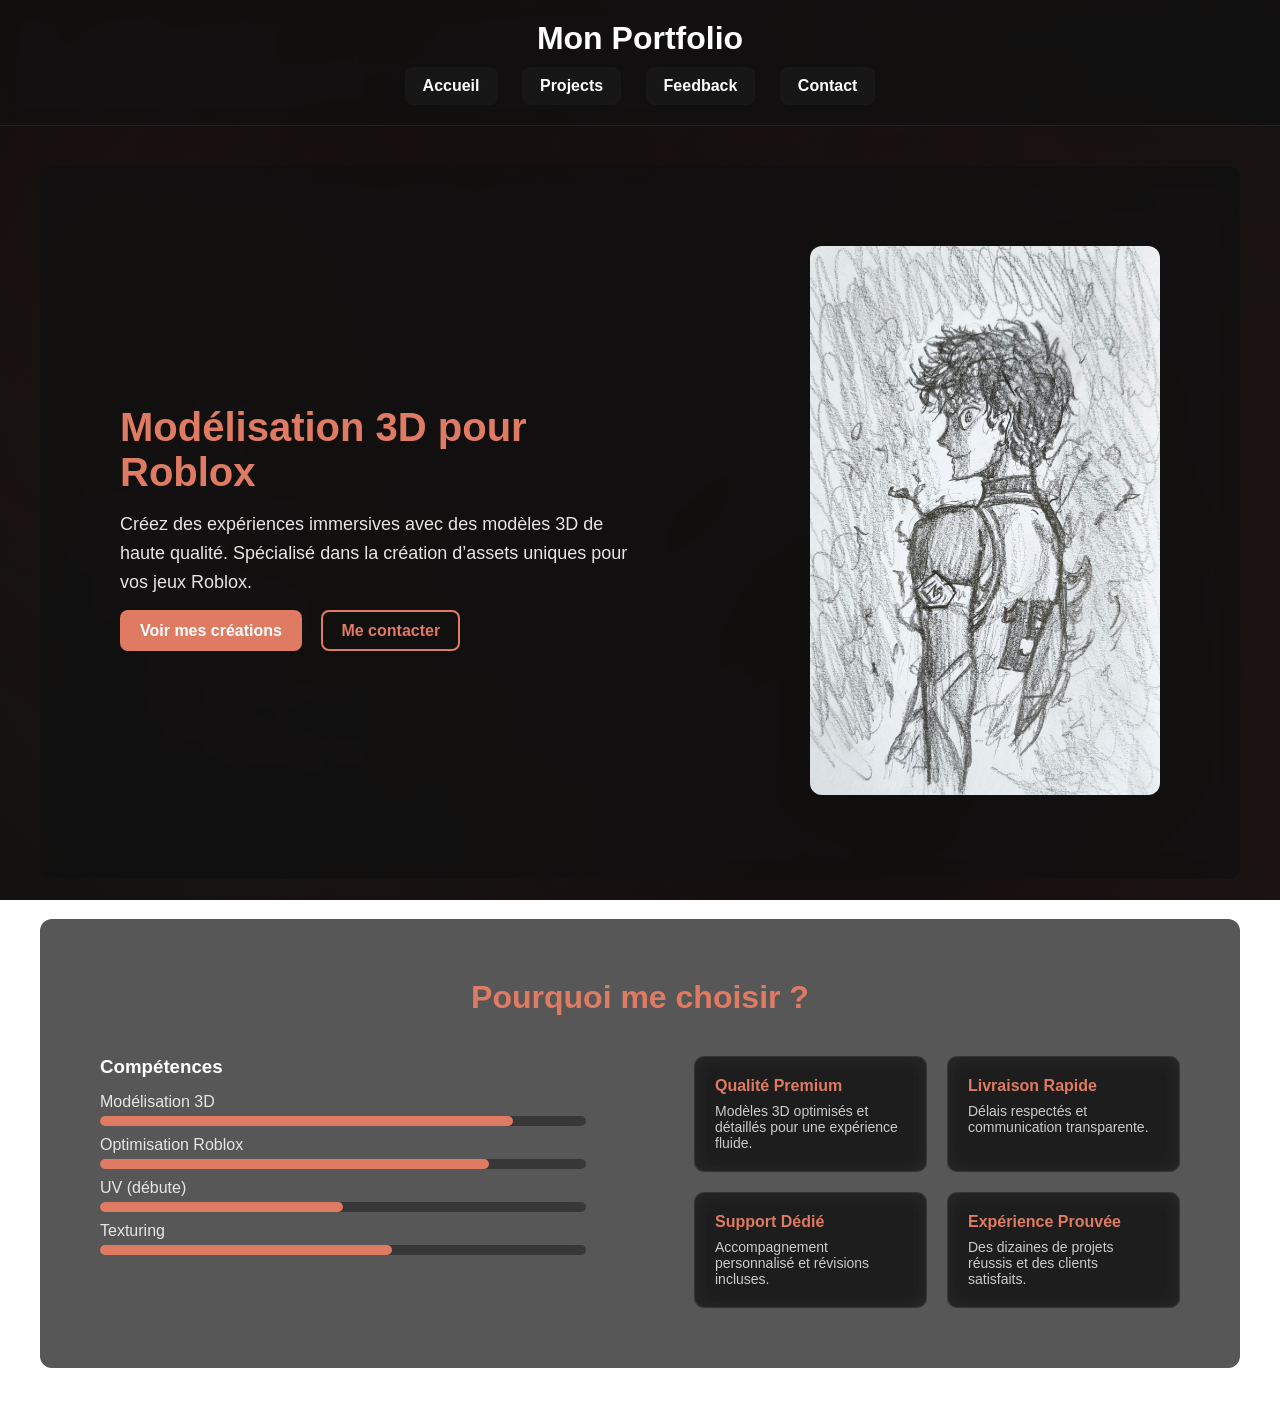
==== commit 1615c552: "Fix skill percentages in index.html Updated the skills section to reflect accurate percentages for U" ====
--- a/index.html
+++ b/index.html
@@ -12,7 +12,7 @@
 <header>
     <h1>Mon Portfolio</h1>
     <nav>
-        <a href="/index">Accueil</a>
+        <a href="/accueil">Accueil</a>
         <a href="/projects">Projects</a>
         <a href="/feedback">Feedback</a>
         <a href="/contact">Contact</a>
@@ -54,10 +54,10 @@
             <div class="bar"><div style="width:80%"></div></div>
 
             <p>UV (débute)</p>
-            <div class="bar"><div style="width:10%"></div></div>
+            <div class="bar"><div style="width:50%"></div></div>
 
             <p>Texturing</p>
-            <div class="bar"><div style="width:50%"></div></div>
+            <div class="bar"><div style="width:60%"></div></div>
         </div>
 
         <div class="features">
